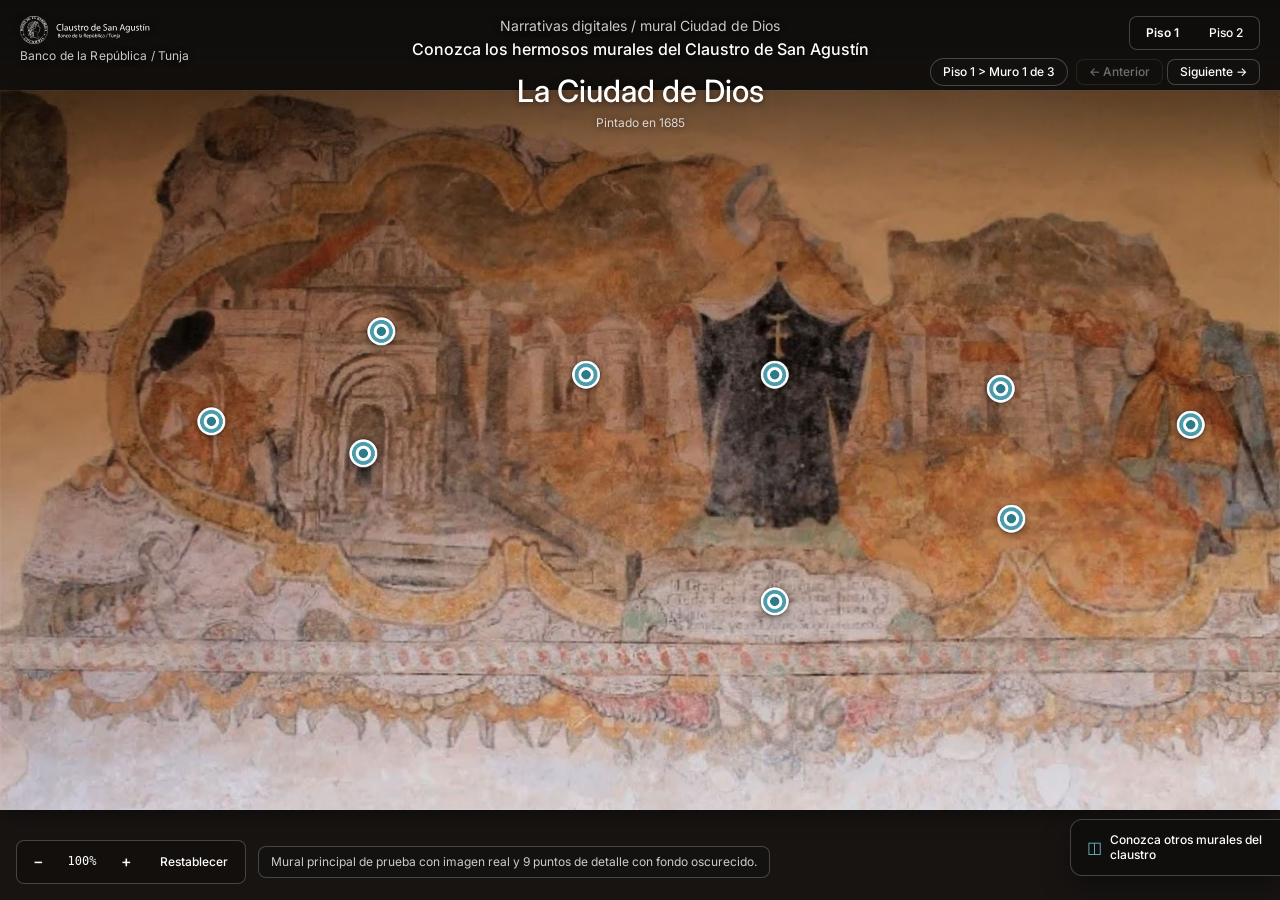
==== murales/index.html @ d3038dea "Prototipos Claustro de San Agustín: murales, capas históricas y escalera Primera versión publicada e" ====
<!DOCTYPE html>
<html lang="es">
<head>
  <meta charset="UTF-8" />
  <meta name="viewport" content="width=device-width, initial-scale=1.0" />
  <link rel="preconnect" href="https://fonts.googleapis.com"><link href="https://fonts.googleapis.com/css2?family=Fraunces:opsz,wght@9..144,500;9..144,600&family=Inter:wght@400;500;600&display=swap" rel="stylesheet">
  <title>Claustro de San Agustín — Visor Interactivo de Murales</title>
  <link rel="stylesheet" href="./css/variables.css" />
  <link rel="stylesheet" href="./css/base.css" />
  <link rel="stylesheet" href="./css/navigation.css" />
  <link rel="stylesheet" href="./css/viewer.css" />
</head>
<body>
  <div class="app-shell" id="app-shell">
    <!-- Lienzo principal a pantalla completa -->
    <main class="viewer-shell" id="viewer-shell">
      <section
        class="viewer-viewport"
        id="viewer-viewport"
        tabindex="0"
        aria-label="Visor interactivo del mural"
      >
        <!-- Escenario transformable (pan + zoom) -->
        <div class="viewer-stage" id="viewer-stage">
          <div class="mural-canvas" id="mural-canvas">
            <div class="mural-fragments" id="mural-fragments">
              <!-- Fragmentos unidos sin espacios -->
            </div>

            <!-- Capa de oscurecimiento / detalle spotlight (Fase 3) -->
            <div class="mural-spotlight" id="mural-spotlight" aria-hidden="true"></div>

            <!-- Capa de puntos interactivos en porcentajes (Fase 3) -->
            <div
              class="mural-hotspots"
              id="mural-hotspots"
              aria-label="Puntos de interés del mural"
            ></div>
          </div>
        </div>
      </section>

      <!-- Gradiente superior sutil para legibilidad de la cabecera sobre el mural -->
      <div class="viewer-top-scrim" aria-hidden="true"></div>

      <!-- Cabecera flotante inspirada en la captura de referencia -->
      <header class="app-header" aria-label="Información y navegación del claustro">
        <!-- Identidad institucional (arriba izquierda) -->
        <div class="brand">
          <a href="../index.html" title="Volver al listado de prototipos">
            <img
              src="./assets/img/logo-claustro.svg"
              alt="Claustro de San Agustín"
              class="brand__logo"
              width="156"
              height="34"
            />
          </a>
          <span class="brand__institution">Banco de la República / Tunja</span>
        </div>

        <!-- Títulos editoriales centrados (arriba centro) -->
        <div class="mural-heading">
          <p class="mural-heading__eyebrow" id="mural-eyebrow">
            Narrativas digitales / mural
          </p>
          <p class="mural-heading__subtitle">
            Conozca los hermosos murales del Claustro de San Agustín
          </p>
          <h1 class="mural-heading__title" id="mural-title">Cargando mural…</h1>
          <p class="mural-heading__date" id="mural-date" hidden></p>
        </div>

        <!-- Controles compactos de piso y recorrido (arriba derecha) -->
        <div class="header-controls">
          <div
            class="floor-switcher"
            id="floor-switcher"
            role="group"
            aria-label="Seleccionar piso"
          >
            <!-- Botones Piso 1 / Piso 2 -->
          </div>

          <div class="quick-nav-bar">
            <span class="location-indicator" id="location-indicator" aria-live="polite">
              Piso 1 &gt; Muro 1 de 3
            </span>
            <nav class="quick-nav" aria-label="Navegación secuencial de muros">
              <button
                type="button"
                class="btn btn--glass btn--sm"
                id="btn-prev-mural"
                aria-label="Muro anterior"
                title="Muro anterior"
              >
                ← Anterior
              </button>
              <button
                type="button"
                class="btn btn--glass btn--sm"
                id="btn-next-mural"
                aria-label="Muro siguiente"
                title="Muro siguiente"
              >
                Siguiente →
              </button>
            </nav>
          </div>
        </div>
      </header>

      <!-- Insignia de modo desarrollo (tecla D o ?dev=1) -->
      <div class="dev-badge" id="dev-badge" hidden role="status" aria-live="polite">
        Modo Dev · Haz clic en el mural para registrar coordenadas (x%, y%) en consola
      </div>

      <!-- Controles de zoom y ayuda de teclado (abajo izquierda) -->
      <div class="viewer-hud-bottom">
        <div
          class="viewer-controls"
          id="viewer-controls"
          role="toolbar"
          aria-label="Controles de visualización"
        >
          <button
            type="button"
            class="btn btn--glass btn--icon"
            id="btn-zoom-out"
            aria-label="Alejar"
            title="Alejar (−)"
          >
            −
          </button>
          <span class="viewer-controls__zoom-readout" id="zoom-readout" aria-live="polite">
            100%
          </span>
          <button
            type="button"
            class="btn btn--glass btn--icon"
            id="btn-zoom-in"
            aria-label="Acercar"
            title="Acercar (+)"
          >
            +
          </button>
          <button
            type="button"
            class="btn btn--glass btn--sm"
            id="btn-zoom-reset"
            title="Restablecer vista (0)"
          >
            Restablecer
          </button>
        </div>

        <p class="viewer-hint" id="mural-summary"></p>
      </div>

      <!-- Pestaña lateral derecha para abrir el plano interactivo -->
      <button
        type="button"
        class="plan-edge-trigger"
        id="btn-toggle-plan"
        aria-expanded="false"
        aria-controls="plan-drawer"
      >
        <span class="plan-edge-trigger__icon" aria-hidden="true">◫</span>
        <span class="plan-edge-trigger__label">Conozca otros murales del claustro</span>
      </button>

      <!-- Fondo semitransparente al abrir el panel del plano -->
      <div class="plan-backdrop" id="plan-backdrop" hidden aria-hidden="true"></div>

      <!-- Panel desplegable lateral del plano esquemático interactivo -->
      <section
        class="plan-drawer"
        id="plan-drawer"
        aria-label="Conozca otros murales del claustro"
        hidden
      >
        <div class="plan-drawer__header">
          <div class="plan-drawer__titles">
            <h2 class="plan-drawer__title">Conozca otros murales del claustro</h2>
            <p class="plan-drawer__subtitle" id="plan-drawer-subtitle">
              Seleccione un punto sobre el plano para explorar cada muro.
            </p>
          </div>
          <button
            type="button"
            class="btn btn--surface btn--icon"
            id="btn-close-plan"
            aria-label="Cerrar panel de planos"
            title="Cerrar (Escape)"
          >
            ✕
          </button>
        </div>

        <!-- Alternador interno entre Piso 1 y Piso 2 sin cerrar el panel -->
        <div class="plan-drawer__floor-bar">
          <div
            class="plan-floor-toggle"
            id="plan-floor-toggle"
            role="group"
            aria-label="Alternar plano entre Piso 1 y Piso 2"
          >
            <button
              type="button"
              class="btn btn--surface btn--sm"
              id="btn-plan-prev-floor"
              aria-label="Ver plano del piso anterior"
              title="Piso anterior"
            >
              ←
            </button>
            <div class="plan-floor-toggle__pills" id="plan-floor-pills">
              <!-- Botones Piso 1 / Piso 2 -->
            </div>
            <button
              type="button"
              class="btn btn--surface btn--sm"
              id="btn-plan-next-floor"
              aria-label="Ver plano del piso siguiente"
              title="Piso siguiente"
            >
              →
            </button>
          </div>
          <span class="plan-drawer__floor-desc" id="plan-floor-desc"></span>
        </div>

        <div class="plan-drawer__body">
          <div class="plan-stage" id="plan-stage">
            <!-- Plano real o SVG fallback + pines interactivos en (x%, y%) -->
          </div>

          <div class="plan-legend-wrap">
            <h3 class="plan-legend__heading" id="plan-legend-heading">Murales en este piso</h3>
            <ul class="plan-legend" id="plan-legend" aria-label="Lista de murales del piso">
              <!-- Lista sincronizada con los pines del plano -->
            </ul>
          </div>
        </div>
      </section>

      <!-- Panel informativo de hotspot / narrativa (Fase 3) -->
      <aside
        class="narrative-panel"
        id="narrative-panel"
        aria-label="Detalle del punto de interés"
        hidden
      >
        <div class="narrative-panel__header">
          <div>
            <p class="narrative-panel__eyebrow" id="narrative-subtitle"></p>
            <h2 class="narrative-panel__title" id="narrative-title"></h2>
          </div>
          <button
            type="button"
            class="btn btn--glass btn--icon"
            id="btn-close-narrative"
            aria-label="Cerrar detalle y volver a la vista general"
            title="Cerrar y volver a vista general (Escape)"
          >
            ✕
          </button>
        </div>
        <div class="narrative-panel__body" id="narrative-body"></div>
        <div class="narrative-panel__footer" id="narrative-footer">
          <span class="narrative-panel__counter" id="narrative-counter"></span>
          <div class="narrative-panel__nav">
            <button
              type="button"
              class="btn btn--glass btn--sm"
              id="btn-prev-hotspot"
              aria-label="Punto anterior"
            >
              ← Anterior
            </button>
            <button
              type="button"
              class="btn btn--glass btn--sm"
              id="btn-next-hotspot"
              aria-label="Siguiente punto"
            >
              Siguiente →
            </button>
          </div>
        </div>
      </aside>
    </main>
  </div>

  <script type="module" src="./js/app.js"></script>
</body>
</html>
---- murales/css/variables.css ----
/* ==========================================================================
   Variables de diseño — Visor inmersivo Claustro San Agustín
   Centraliza paleta, superficies translúcidas, tipografía, espaciado y capas
   para facilitar futuros ajustes visuales sin modificar la lógica.
   ========================================================================== */

:root {
  /* Superficies base del visor (oscuro neutro para realzar los murales) */
  --color-bg-viewport: #171412;
  --color-bg-canvas: #221e1b;
  --color-bg-glass: rgba(20, 18, 16, 0.72);
  --color-bg-glass-hover: rgba(20, 18, 16, 0.88);
  --color-bg-glass-strong: rgba(16, 14, 12, 0.86);

  /* Superficies claras neutras (panel desplegable del plano) */
  --color-surface-light: #ffffff;
  --color-surface-subtle: #f3f4f6;
  --color-surface-hover: #e5e7eb;

  /* Texto */
  --color-text-on-dark: #ffffff;
  --color-text-on-dark-muted: rgba(255, 255, 255, 0.78);
  --color-text-on-light: #182026;
  --color-text-on-light-muted: #52606d;

  /* Bordes */
  --color-border-glass: rgba(255, 255, 255, 0.22);
  --color-border-glass-strong: rgba(255, 255, 255, 0.45);
  --color-border-light: #d8dee4;
  --color-border-light-strong: #9aa5b1;
  --color-focus-ring: #67b8c6;

  /* Acento sobrio (inspirado en los marcadores concéntricos de la captura) */
  --color-accent: #2d7a89;
  --color-accent-strong: #2d7a89;
  --color-accent-soft: rgba(76, 155, 170, 0.18);

  /* Pines en el plano */
  --color-pin-bg: #182026;
  --color-pin-text: #ffffff;
  --color-pin-ring: #ffffff;
  --color-pin-active-bg: #4c9baa;

  /* Hotspots concéntricos y spotlight (Fase 3) */
  --color-hotspot-outer: #ffffff;
  --color-hotspot-ring: #4c9baa;
  --color-hotspot-core: #2d7a89;
  --color-spotlight-backdrop: rgba(10, 9, 8, 0.56);

  /* Modo desarrollo */
  --color-dev-bg: rgba(17, 24, 39, 0.92);
  --color-dev-border: #67b8c6;

  /* Gradiente superior sobre el mural */
  --gradient-top-scrim: linear-gradient(
    to bottom,
    rgba(12, 10, 8, 0.68) 0%,
    rgba(12, 10, 8, 0.34) 55%,
    rgba(12, 10, 8, 0) 100%
  );

  /* Tipografía */
  --font-sans: Inter, -apple-system, BlinkMacSystemFont, "Segoe UI", Roboto, Arial, sans-serif;
  --font-mono: ui-monospace, SFMono-Regular, Menlo, Monaco, Consolas, monospace;

  --text-xs: 0.75rem;
  --text-sm: 0.875rem;
  --text-base: 1rem;
  --text-lg: 1.25rem;
  --text-title: clamp(1.35rem, 2.4vw, 2rem);

  --line-height-tight: 1.2;
  --line-height-normal: 1.45;

  /* Espaciado */
  --space-1: 0.25rem;
  --space-2: 0.5rem;
  --space-3: 0.75rem;
  --space-4: 1rem;
  --space-5: 1.25rem;
  --space-6: 1.5rem;

  /* Radios */
  --radius-sm: 4px;
  --radius-md: 8px;
  --radius-lg: 12px;
  --radius-pill: 9999px;

  /* Sombras */
  --shadow-text: 0 1px 6px rgba(0, 0, 0, 0.55);
  --shadow-sm: 0 2px 8px rgba(0, 0, 0, 0.22);
  --shadow-md: 0 10px 28px rgba(0, 0, 0, 0.34);
  --shadow-drawer: -12px 0 36px rgba(0, 0, 0, 0.38);

  /* Transiciones */
  --transition-fast: 150ms ease;
  --transition-base: 260ms cubic-bezier(0.22, 1, 0.36, 1);
  --transition-slow: 460ms cubic-bezier(0.22, 1, 0.36, 1);

  /* Dimensiones */
  --drawer-width: min(560px, 94vw);
  --narrative-width: min(360px, 90vw);

  /* Capas z-index */
  --z-stage: 1;
  --z-spotlight: 10;
  --z-hotspots: 20;
  --z-scrim: 25;
  --z-hud: 35;
  --z-narrative: 45;
  --z-backdrop: 55;
  --z-drawer: 65;
}
---- murales/css/base.css ----
/* ==========================================================================
   Estilos base, reset y controles reutilizables
   ========================================================================== */

*,
*::before,
*::after {
  box-sizing: border-box;
}

html,
body {
  margin: 0;
  padding: 0;
  width: 100%;
  height: 100%;
  overflow: hidden;
  font-family: var(--font-sans);
  font-size: 16px;
  line-height: var(--line-height-normal);
  color: var(--color-text-on-dark);
  background-color: var(--color-bg-viewport);
  -webkit-font-smoothing: antialiased;
}

img,
svg {
  display: block;
  max-width: 100%;
}

button {
  font: inherit;
  color: inherit;
}

:focus-visible {
  outline: 2px solid var(--color-focus-ring);
  outline-offset: 2px;
}

[hidden] {
  display: none !important;
}

.app-shell {
  width: 100vw;
  height: 100vh;
  position: relative;
  overflow: hidden;
}

/* --------------------------------------------------------------------------
   Botones reutilizables (oscuros translúcidos sobre visor y claros en panel)
   -------------------------------------------------------------------------- */

.btn {
  display: inline-flex;
  align-items: center;
  justify-content: center;
  gap: var(--space-2);
  padding: var(--space-2) var(--space-3);
  border: 1px solid transparent;
  border-radius: var(--radius-md);
  font-size: var(--text-sm);
  font-weight: 500;
  line-height: 1.2;
  cursor: pointer;
  white-space: nowrap;
  transition:
    background-color var(--transition-fast),
    border-color var(--transition-fast),
    color var(--transition-fast),
    transform var(--transition-fast);
}

.btn:disabled {
  opacity: 0.4;
  cursor: not-allowed;
}

/* Botón translúcido oscuro (HUD sobre el mural) */
.btn--glass {
  background-color: var(--color-bg-glass);
  border-color: var(--color-border-glass);
  color: var(--color-text-on-dark);
  backdrop-filter: blur(8px);
  -webkit-backdrop-filter: blur(8px);
}

.btn--glass:hover:not(:disabled) {
  background-color: var(--color-bg-glass-hover);
  border-color: var(--color-border-glass-strong);
}

.btn--glass[aria-pressed="true"] {
  background-color: var(--color-accent);
  border-color: var(--color-accent);
  color: var(--color-text-on-dark);
  font-weight: 600;
}

/* Botón sobre superficie clara (dentro del panel desplegable del plano) */
.btn--surface {
  background-color: var(--color-surface-light);
  border-color: var(--color-border-light);
  color: var(--color-text-on-light);
}

.btn--surface:hover:not(:disabled) {
  background-color: var(--color-surface-subtle);
  border-color: var(--color-border-light-strong);
}

.btn--surface[aria-pressed="true"] {
  background-color: var(--color-text-on-light);
  border-color: var(--color-text-on-light);
  color: var(--color-surface-light);
  font-weight: 600;
}

.btn--sm {
  padding: 5px var(--space-3);
  font-size: var(--text-xs);
}

.btn--icon {
  min-width: 34px;
  height: 34px;
  padding: 0 var(--space-2);
  font-size: var(--text-base);
}
---- murales/css/navigation.css ----
/* ==========================================================================
   Navegación sobre el mural, pestaña lateral y panel desplegable de planos
   ========================================================================== */

/* Gradiente superior discreto para legibilidad del texto blanco sobre el mural */
.viewer-top-scrim {
  position: absolute;
  top: 0;
  left: 0;
  right: 0;
  height: 190px;
  background: var(--gradient-top-scrim);
  pointer-events: none;
  z-index: var(--z-scrim);
}

/* --------------------------------------------------------------------------
   Cabecera flotante (3 columnas: marca | títulos centrados | controles)
   -------------------------------------------------------------------------- */

.app-header {
  position: absolute;
  top: 0;
  left: 0;
  right: 0;
  z-index: var(--z-hud);
  padding: var(--space-4) var(--space-5);
  display: grid;
  grid-template-columns: 1fr auto 1fr;
  align-items: start;
  gap: var(--space-4);
  pointer-events: none;
}

.app-header > * {
  pointer-events: auto;
}

/* Marca institucional (arriba izquierda) */
.brand {
  display: flex;
  flex-direction: column;
  align-items: flex-start;
  gap: 3px;
  text-shadow: var(--shadow-text);
}

.brand__logo {
  height: 28px;
  width: auto;
  filter: drop-shadow(0 1px 4px rgba(0, 0, 0, 0.45));
}

.brand__institution {
  font-size: var(--text-xs);
  color: var(--color-text-on-dark-muted);
  letter-spacing: 0.01em;
}

/* Títulos editoriales centrados (arriba centro, fiel a la captura) */
.mural-heading {
  text-align: center;
  max-width: 620px;
  text-shadow: var(--shadow-text);
}

.mural-heading__eyebrow {
  margin: 0;
  font-size: var(--text-sm);
  font-weight: 400;
  color: var(--color-text-on-dark-muted);
}

.mural-heading__subtitle {
  margin: 2px 0 0;
  font-size: var(--text-base);
  font-weight: 500;
  color: var(--color-text-on-dark);
}

.mural-heading__title {
  margin: var(--space-3) 0 0;
  font-size: var(--text-title);
  font-weight: 500;
  line-height: var(--line-height-tight);
  color: var(--color-text-on-dark);
}

.mural-heading__date {
  margin: 4px 0 0;
  font-size: var(--text-xs);
  color: var(--color-text-on-dark-muted);
}

/* Controles compactos de piso y muros (arriba derecha) */
.header-controls {
  display: flex;
  flex-direction: column;
  align-items: flex-end;
  gap: var(--space-2);
}

.floor-switcher {
  display: inline-flex;
  gap: 4px;
  padding: 3px;
  border-radius: var(--radius-md);
  background-color: rgba(16, 14, 12, 0.52);
  border: 1px solid var(--color-border-glass);
  backdrop-filter: blur(8px);
  -webkit-backdrop-filter: blur(8px);
}

.floor-switcher .btn {
  border-color: transparent;
  background-color: transparent;
  backdrop-filter: none;
}

.floor-switcher .btn:hover:not(:disabled):not([aria-pressed="true"]) {
  background-color: rgba(255, 255, 255, 0.12);
}

.quick-nav-bar {
  display: flex;
  align-items: center;
  gap: var(--space-2);
  flex-wrap: wrap;
  justify-content: flex-end;
}

.location-indicator {
  padding: 4px var(--space-3);
  border-radius: var(--radius-pill);
  background-color: var(--color-bg-glass);
  border: 1px solid var(--color-border-glass);
  font-size: var(--text-xs);
  font-weight: 500;
  color: var(--color-text-on-dark);
  backdrop-filter: blur(8px);
  -webkit-backdrop-filter: blur(8px);
}

.quick-nav {
  display: inline-flex;
  gap: 4px;
}

/* --------------------------------------------------------------------------
   Pestaña lateral derecha ("Conozca otros murales del claustro")
   -------------------------------------------------------------------------- */

.plan-edge-trigger {
  position: absolute;
  right: 0;
  bottom: var(--space-6);
  z-index: var(--z-hud);
  display: inline-flex;
  align-items: center;
  gap: var(--space-2);
  max-width: 210px;
  padding: var(--space-3) var(--space-4);
  border: 1px solid var(--color-border-glass);
  border-right: none;
  border-radius: var(--radius-lg) 0 0 var(--radius-lg);
  background-color: var(--color-bg-glass-strong);
  color: var(--color-text-on-dark);
  font-size: var(--text-xs);
  font-weight: 500;
  line-height: 1.3;
  text-align: left;
  cursor: pointer;
  box-shadow: var(--shadow-md);
  backdrop-filter: blur(10px);
  -webkit-backdrop-filter: blur(10px);
  transition:
    background-color var(--transition-fast),
    padding-right var(--transition-fast),
    border-color var(--transition-fast);
}

.plan-edge-trigger:hover {
  background-color: var(--color-bg-glass-hover);
  border-color: var(--color-border-glass-strong);
  padding-right: var(--space-5);
}

.plan-edge-trigger__icon {
  font-size: var(--text-base);
  color: var(--color-focus-ring);
  flex-shrink: 0;
}

/* --------------------------------------------------------------------------
   Panel desplegable del plano interactivo
   -------------------------------------------------------------------------- */

.plan-backdrop {
  position: absolute;
  inset: 0;
  z-index: var(--z-backdrop);
  background-color: rgba(10, 9, 8, 0.54);
  backdrop-filter: blur(2px);
  -webkit-backdrop-filter: blur(2px);
}

.plan-drawer {
  position: absolute;
  top: 0;
  right: 0;
  bottom: 0;
  width: var(--drawer-width);
  z-index: var(--z-drawer);
  display: flex;
  flex-direction: column;
  background-color: var(--color-surface-light);
  color: var(--color-text-on-light);
  border-left: 1px solid var(--color-border-light);
  box-shadow: var(--shadow-drawer);
}

.plan-drawer__header {
  padding: var(--space-4) var(--space-5);
  border-bottom: 1px solid var(--color-border-light);
  display: flex;
  align-items: flex-start;
  justify-content: space-between;
  gap: var(--space-3);
}

.plan-drawer__title {
  margin: 0;
  font-size: var(--text-base);
  font-weight: 600;
  color: var(--color-text-on-light);
}

.plan-drawer__subtitle {
  margin: 2px 0 0;
  font-size: var(--text-xs);
  color: var(--color-text-on-light-muted);
}

/* Barra interna de alternancia entre Piso 1 y Piso 2 */
.plan-drawer__floor-bar {
  padding: var(--space-3) var(--space-5);
  background-color: var(--color-surface-subtle);
  border-bottom: 1px solid var(--color-border-light);
  display: flex;
  align-items: center;
  justify-content: space-between;
  gap: var(--space-3);
  flex-wrap: wrap;
}

.plan-floor-toggle {
  display: inline-flex;
  align-items: center;
  gap: var(--space-1);
}

.plan-floor-toggle__pills {
  display: inline-flex;
  gap: var(--space-1);
}

.plan-drawer__floor-desc {
  font-size: var(--text-xs);
  color: var(--color-text-on-light-muted);
}

.plan-drawer__body {
  flex: 1;
  overflow-y: auto;
  padding: var(--space-4) var(--space-5) var(--space-6);
  display: flex;
  flex-direction: column;
  gap: var(--space-5);
}

/* Escenario del plano + pines posicionados en porcentajes */
.plan-stage {
  position: relative;
  width: 100%;
  background-color: var(--color-surface-subtle);
  border: 1px solid var(--color-border-light);
  border-radius: var(--radius-md);
  overflow: hidden;
}

.plan-stage__image {
  width: 100%;
  height: auto;
  display: block;
  user-select: none;
  -webkit-user-drag: none;
}

.plan-pin {
  position: absolute;
  transform: translate(-50%, -50%);
  min-width: 28px;
  height: 28px;
  padding: 0 7px;
  border-radius: var(--radius-pill);
  border: 2px solid var(--color-pin-ring);
  background-color: var(--color-pin-bg);
  color: var(--color-pin-text);
  font-size: var(--text-xs);
  font-weight: 700;
  display: inline-flex;
  align-items: center;
  justify-content: center;
  cursor: pointer;
  box-shadow: 0 2px 8px rgba(0, 0, 0, 0.32);
  transition:
    transform var(--transition-fast),
    background-color var(--transition-fast),
    box-shadow var(--transition-fast);
}

.plan-pin:hover,
.plan-pin.is-highlighted {
  transform: translate(-50%, -50%) scale(1.16);
  background-color: var(--color-accent-strong);
  z-index: 3;
}

.plan-pin[aria-current="true"] {
  background-color: var(--color-pin-active-bg);
  box-shadow:
    0 0 0 4px var(--color-accent-soft),
    0 3px 10px rgba(0, 0, 0, 0.35);
  z-index: 4;
}

.plan-pin__tooltip {
  position: absolute;
  left: 50%;
  bottom: calc(100% + 8px);
  transform: translateX(-50%);
  padding: 4px 8px;
  border-radius: var(--radius-sm);
  background-color: var(--color-text-on-light);
  color: var(--color-surface-light);
  font-size: 0.7rem;
  font-weight: 500;
  white-space: nowrap;
  pointer-events: none;
  opacity: 0;
  transition: opacity var(--transition-fast);
}

.plan-pin:hover .plan-pin__tooltip,
.plan-pin:focus-visible .plan-pin__tooltip,
.plan-pin[aria-current="true"] .plan-pin__tooltip {
  opacity: 1;
}

/* Lista complementaria de murales del piso */
.plan-legend__heading {
  margin: 0 0 var(--space-2);
  font-size: var(--text-xs);
  font-weight: 600;
  text-transform: uppercase;
  letter-spacing: 0.05em;
  color: var(--color-text-on-light-muted);
}

.plan-legend {
  list-style: none;
  margin: 0;
  padding: 0;
  display: flex;
  flex-direction: column;
  gap: var(--space-2);
}

.plan-legend__btn {
  width: 100%;
  padding: var(--space-3);
  border: 1px solid var(--color-border-light);
  border-radius: var(--radius-md);
  background-color: var(--color-surface-light);
  color: var(--color-text-on-light);
  display: flex;
  align-items: center;
  justify-content: space-between;
  gap: var(--space-3);
  text-align: left;
  cursor: pointer;
  transition:
    background-color var(--transition-fast),
    border-color var(--transition-fast);
}

.plan-legend__btn:hover {
  background-color: var(--color-surface-subtle);
  border-color: var(--color-border-light-strong);
}

.plan-legend__btn[aria-current="true"] {
  border-color: var(--color-accent);
  background-color: var(--color-accent-soft);
}

.plan-legend__main {
  display: flex;
  align-items: center;
  gap: var(--space-3);
}

.plan-legend__index {
  width: 24px;
  height: 24px;
  border-radius: var(--radius-pill);
  background-color: var(--color-text-on-light);
  color: var(--color-surface-light);
  font-size: var(--text-xs);
  font-weight: 700;
  display: inline-flex;
  align-items: center;
  justify-content: center;
  flex-shrink: 0;
}

.plan-legend__btn[aria-current="true"] .plan-legend__index {
  background-color: var(--color-accent-strong);
}

.plan-legend__title {
  display: block;
  font-size: var(--text-sm);
  font-weight: 600;
}

.plan-legend__meta {
  display: block;
  font-size: var(--text-xs);
  color: var(--color-text-on-light-muted);
}

.plan-legend__badge {
  font-family: var(--font-mono);
  font-size: 0.7rem;
  padding: 2px 6px;
  border-radius: var(--radius-sm);
  background-color: var(--color-surface-subtle);
  color: var(--color-text-on-light-muted);
  border: 1px solid var(--color-border-light);
  flex-shrink: 0;
}

/* --------------------------------------------------------------------------
   Responsivo
   -------------------------------------------------------------------------- */

@media (max-width: 980px) {
  .app-header {
    grid-template-columns: 1fr;
    justify-items: center;
    padding: var(--space-3) var(--space-4);
    gap: var(--space-2);
  }

  .brand {
    align-items: center;
  }

  .header-controls {
    align-items: center;
  }

  .mural-heading__subtitle {
    display: none;
  }

  .mural-heading__title {
    margin-top: var(--space-1);
  }
}

@media (max-width: 600px) {
  .plan-edge-trigger {
    bottom: var(--space-3);
    padding: var(--space-2) var(--space-3);
    max-width: 175px;
  }
}
---- murales/css/viewer.css ----
/* ==========================================================================
   Visor continuo de fragmentos (Pan, Zoom, Teclado) y capas de Fase 3
   ========================================================================== */

.viewer-shell {
  position: relative;
  width: 100%;
  height: 100%;
  background-color: var(--color-bg-viewport);
  overflow: hidden;
}

.viewer-viewport {
  position: relative;
  width: 100%;
  height: 100%;
  overflow: hidden;
  cursor: grab;
  touch-action: none;
  user-select: none;
}

.viewer-viewport:focus {
  outline: none;
}

.viewer-viewport.is-dragging {
  cursor: grabbing;
}

.viewer-viewport.is-dev-mode {
  cursor: crosshair;
}

.viewer-stage {
  position: absolute;
  top: 0;
  left: 0;
  transform-origin: 0 0;
  will-change: transform;
  z-index: var(--z-stage);
}

.viewer-stage.is-animating {
  transition: transform var(--transition-slow);
}

/* Lienzo ensamblado del mural */
.mural-canvas {
  position: relative;
  display: block;
  background-color: var(--color-bg-canvas);
  box-shadow: var(--shadow-md);
}

/* Ensamblaje continuo sin espacios (tira horizontal o cuadrícula) */
.mural-fragments {
  display: grid;
  gap: 0;
  line-height: 0;
  font-size: 0;
}

.mural-fragment {
  width: 100%;
  height: 100%;
  display: block;
  object-fit: fill;
  user-select: none;
  -webkit-user-drag: none;
  pointer-events: none;
}

/* Capas interactivas sobre el mural completo (Fase 3) */
.mural-spotlight {
  position: absolute;
  inset: 0;
  z-index: var(--z-spotlight);
  pointer-events: none;
  opacity: 0;
  transition: opacity var(--transition-base);
}

.mural-spotlight.is-active {
  opacity: 1;
}

.mural-spotlight.is-radial {
  background: radial-gradient(
    circle at var(--spot-x, 50%) var(--spot-y, 50%),
    rgba(0, 0, 0, 0) 6%,
    rgba(10, 9, 8, 0.56) 22%,
    rgba(10, 9, 8, 0.72) 100%
  );
}

.mural-spotlight__detail {
  position: absolute;
  inset: 0;
  width: 100%;
  height: 100%;
  object-fit: fill;
  display: block;
  pointer-events: none;
  user-select: none;
}

.mural-hotspots {
  position: absolute;
  inset: 0;
  z-index: var(--z-hotspots);
  pointer-events: none;
}

/* Marcador circular concéntrico (fiel a la captura de referencia) */
.hotspot-marker {
  position: absolute;
  width: 28px;
  height: 28px;
  padding: 0;
  border: none;
  border-radius: var(--radius-pill);
  background: transparent;
  cursor: pointer;
  pointer-events: auto;
  transform: translate(-50%, -50%) scale(var(--inv-scale, 1));
  transform-origin: center center;
  transition:
    opacity var(--transition-fast),
    filter var(--transition-fast);
}

.hotspot-marker__rings {
  position: relative;
  display: block;
  width: 100%;
  height: 100%;
  border-radius: var(--radius-pill);
  border: 2px solid var(--color-hotspot-outer);
  background: radial-gradient(
    circle,
    var(--color-hotspot-core) 0%,
    var(--color-hotspot-core) 26%,
    var(--color-hotspot-outer) 28%,
    var(--color-hotspot-outer) 44%,
    var(--color-hotspot-ring) 46%,
    var(--color-hotspot-ring) 66%,
    var(--color-hotspot-outer) 68%,
    rgba(255, 255, 255, 0.25) 100%
  );
  box-shadow:
    0 2px 8px rgba(0, 0, 0, 0.45),
    0 0 0 1px rgba(0, 0, 0, 0.2);
  transition:
    transform var(--transition-fast),
    box-shadow var(--transition-fast);
}

.hotspot-marker:hover .hotspot-marker__rings,
.hotspot-marker:focus-visible .hotspot-marker__rings {
  transform: scale(1.22);
  box-shadow:
    0 3px 12px rgba(0, 0, 0, 0.55),
    0 0 0 4px rgba(103, 184, 198, 0.35);
}

.hotspot-marker.is-active {
  z-index: 5;
}

.hotspot-marker.is-active .hotspot-marker__rings {
  transform: scale(1.28);
  box-shadow:
    0 0 0 5px rgba(103, 184, 198, 0.45),
    0 3px 14px rgba(0, 0, 0, 0.6);
}

/* Atenuar discretamente los hotspots inactivos cuando uno está seleccionado */
.mural-hotspots.has-active .hotspot-marker:not(.is-active) {
  opacity: 0.48;
}

.mural-hotspots.has-active .hotspot-marker:not(.is-active):hover,
.mural-hotspots.has-active .hotspot-marker:not(.is-active):focus-visible {
  opacity: 1;
}

.hotspot-marker__tooltip {
  position: absolute;
  left: 50%;
  bottom: calc(100% + 9px);
  transform: translateX(-50%);
  padding: 4px 10px;
  border-radius: var(--radius-sm);
  background-color: var(--color-bg-glass-strong);
  border: 1px solid var(--color-border-glass);
  color: var(--color-text-on-dark);
  font-size: var(--text-xs);
  font-weight: 500;
  white-space: nowrap;
  pointer-events: none;
  opacity: 0;
  box-shadow: var(--shadow-sm);
  transition: opacity var(--transition-fast);
}

.hotspot-marker:hover .hotspot-marker__tooltip,
.hotspot-marker:focus-visible .hotspot-marker__tooltip,
.hotspot-marker.is-active .hotspot-marker__tooltip {
  opacity: 1;
}

/* --------------------------------------------------------------------------
   HUD inferior izquierdo: controles de zoom y resumen breve
   -------------------------------------------------------------------------- */

.viewer-hud-bottom {
  position: absolute;
  left: var(--space-4);
  bottom: var(--space-4);
  z-index: var(--z-hud);
  display: flex;
  align-items: center;
  gap: var(--space-3);
  max-width: calc(100vw - 240px);
  pointer-events: none;
}

.viewer-hud-bottom > * {
  pointer-events: auto;
}

.viewer-controls {
  display: inline-flex;
  align-items: center;
  gap: 4px;
  padding: 4px;
  border-radius: var(--radius-md);
  background-color: rgba(16, 14, 12, 0.56);
  border: 1px solid var(--color-border-glass);
  backdrop-filter: blur(8px);
  -webkit-backdrop-filter: blur(8px);
}

.viewer-controls .btn--glass {
  background-color: transparent;
  border-color: transparent;
  backdrop-filter: none;
}

.viewer-controls .btn--glass:hover:not(:disabled) {
  background-color: rgba(255, 255, 255, 0.14);
}

.viewer-controls__zoom-readout {
  min-width: 46px;
  text-align: center;
  font-family: var(--font-mono);
  font-size: var(--text-xs);
  color: var(--color-text-on-dark);
}

.viewer-hint {
  margin: 0;
  padding: 6px var(--space-3);
  border-radius: var(--radius-md);
  background-color: var(--color-bg-glass);
  border: 1px solid var(--color-border-glass);
  font-size: var(--text-xs);
  color: var(--color-text-on-dark-muted);
  backdrop-filter: blur(8px);
  -webkit-backdrop-filter: blur(8px);
  overflow: hidden;
  text-overflow: ellipsis;
  white-space: nowrap;
}

/* Insignia de modo desarrollo */
.dev-badge {
  position: absolute;
  left: var(--space-4);
  bottom: 62px;
  z-index: var(--z-hud);
  padding: 5px var(--space-3);
  border-radius: var(--radius-pill);
  background-color: var(--color-dev-bg);
  border: 1px solid var(--color-dev-border);
  color: var(--color-text-on-dark);
  font-family: var(--font-mono);
  font-size: var(--text-xs);
  box-shadow: var(--shadow-sm);
}

/* Panel narrativo flotante (estructura base lista para Fase 3) */
.narrative-panel {
  position: absolute;
  left: var(--space-5);
  bottom: 72px;
  width: var(--narrative-width);
  max-height: calc(100vh - 220px);
  overflow-y: auto;
  z-index: var(--z-narrative);
  padding: var(--space-4);
  border-radius: var(--radius-lg);
  background-color: var(--color-bg-glass-strong);
  border: 1px solid var(--color-border-glass);
  color: var(--color-text-on-dark);
  box-shadow: var(--shadow-md);
  backdrop-filter: blur(12px);
  -webkit-backdrop-filter: blur(12px);
}

.narrative-panel__header {
  display: flex;
  align-items: flex-start;
  justify-content: space-between;
  gap: var(--space-3);
  margin-bottom: var(--space-3);
}

.narrative-panel__eyebrow {
  margin: 0;
  font-size: var(--text-xs);
  color: var(--color-focus-ring);
}

.narrative-panel__title {
  margin: 2px 0 0;
  font-size: var(--text-base);
  font-weight: 600;
}

.narrative-panel__body {
  font-size: var(--text-sm);
  line-height: 1.55;
  color: var(--color-text-on-dark-muted);
}

.narrative-panel__footer {
  margin-top: var(--space-4);
  padding-top: var(--space-3);
  border-top: 1px solid var(--color-border-glass);
  display: flex;
  align-items: center;
  justify-content: space-between;
  gap: var(--space-2);
}

.narrative-panel__counter {
  font-family: var(--font-mono);
  font-size: var(--text-xs);
  color: var(--color-text-on-dark-muted);
}

.narrative-panel__nav {
  display: inline-flex;
  gap: 4px;
}

@media (max-width: 820px) {
  .viewer-hint {
    display: none;
  }

  .viewer-hud-bottom {
    left: var(--space-3);
    bottom: var(--space-3);
  }
}
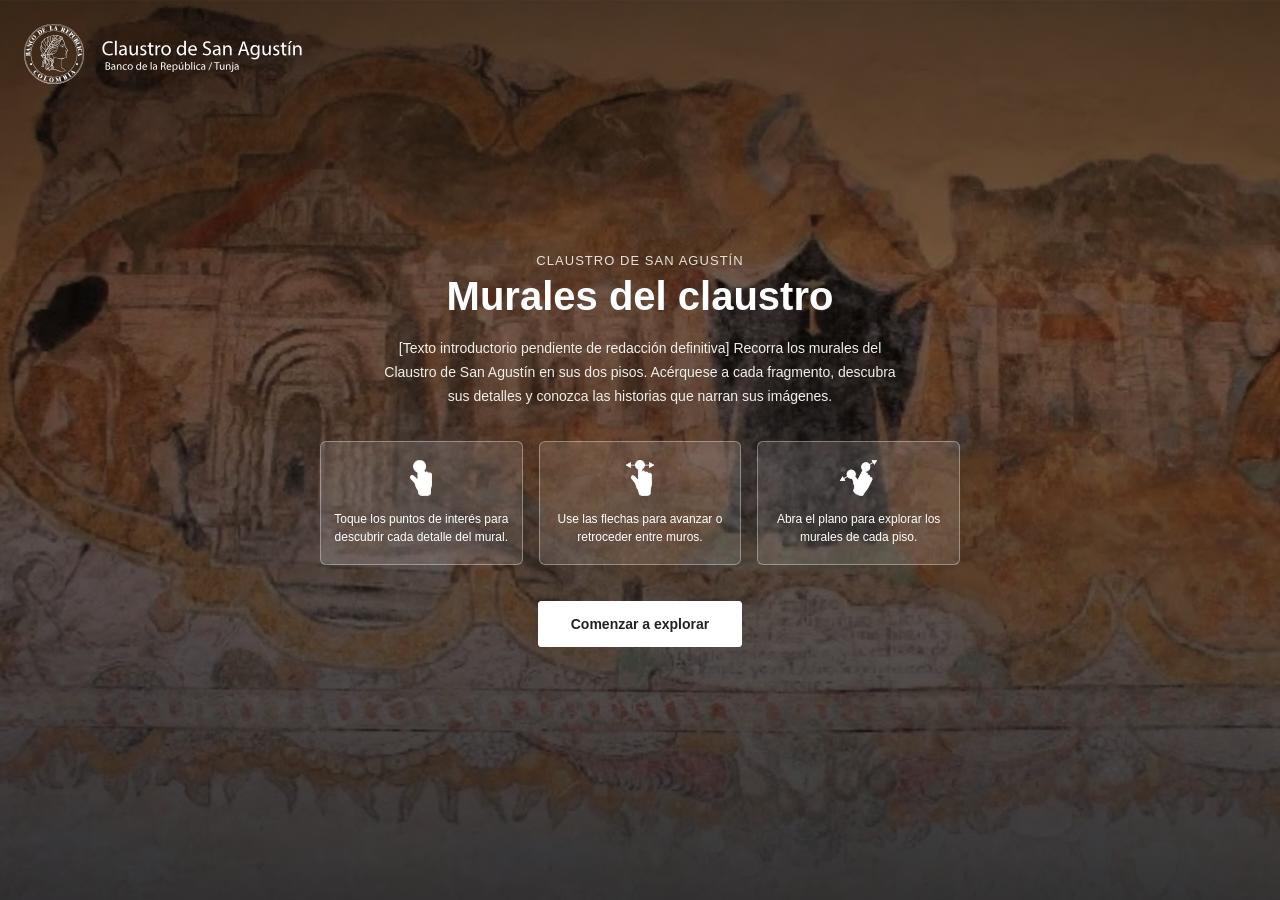
==== commit dacaa6ad: "Integrar aportes del zip de Juan: landing de murales y logos más grandes - Murales: nueva portada (i" ====
--- a/murales/index.html
+++ b/murales/index.html
@@ -4,294 +4,47 @@
   <meta charset="UTF-8" />
   <meta name="viewport" content="width=device-width, initial-scale=1.0" />
   <link rel="preconnect" href="https://fonts.googleapis.com"><link href="https://fonts.googleapis.com/css2?family=Fraunces:opsz,wght@9..144,500;9..144,600&family=Inter:wght@400;500;600&display=swap" rel="stylesheet">
-  <title>Claustro de San Agustín — Visor Interactivo de Murales</title>
-  <link rel="stylesheet" href="./css/variables.css" />
-  <link rel="stylesheet" href="./css/base.css" />
-  <link rel="stylesheet" href="./css/navigation.css" />
-  <link rel="stylesheet" href="./css/viewer.css" />
+  <title>Claustro de San Agustín — Murales del claustro (Prototipo)</title>
+  <link rel="stylesheet" href="./css/landing.css" />
 </head>
 <body>
-  <div class="app-shell" id="app-shell">
-    <!-- Lienzo principal a pantalla completa -->
-    <main class="viewer-shell" id="viewer-shell">
-      <section
-        class="viewer-viewport"
-        id="viewer-viewport"
-        tabindex="0"
-        aria-label="Visor interactivo del mural"
-      >
-        <!-- Escenario transformable (pan + zoom) -->
-        <div class="viewer-stage" id="viewer-stage">
-          <div class="mural-canvas" id="mural-canvas">
-            <div class="mural-fragments" id="mural-fragments">
-              <!-- Fragmentos unidos sin espacios -->
-            </div>
+  <div class="landing">
+    <!-- Fondo: mural completo del Claustro -->
+    <div class="landing__hero" aria-hidden="true"></div>
+    <div class="landing__scrim" aria-hidden="true"></div>
 
-            <!-- Capa de oscurecimiento / detalle spotlight (Fase 3) -->
-            <div class="mural-spotlight" id="mural-spotlight" aria-hidden="true"></div>
+    <!-- Identidad institucional -->
+    <a class="landing__logo-link" href="../index.html" title="Volver al listado de prototipos">
+      <img class="landing__logo" src="./assets/img/landing/logo.svg" alt="Banco de la República" />
+    </a>
 
-            <!-- Capa de puntos interactivos en porcentajes (Fase 3) -->
-            <div
-              class="mural-hotspots"
-              id="mural-hotspots"
-              aria-label="Puntos de interés del mural"
-            ></div>
-          </div>
-        </div>
-      </section>
+    <div class="landing__content">
+      <p class="landing__eyebrow">Claustro de San Agustín</p>
+      <h1 class="landing__title">Murales del claustro</h1>
+      <p class="landing__text">
+        [Texto introductorio pendiente de redacción definitiva] Recorra los murales
+        del Claustro de San Agustín en sus dos pisos. Acérquese a cada fragmento,
+        descubra sus detalles y conozca las historias que narran sus imágenes.
+      </p>
 
-      <!-- Gradiente superior sutil para legibilidad de la cabecera sobre el mural -->
-      <div class="viewer-top-scrim" aria-hidden="true"></div>
+      <!-- Instrucciones de uso -->
+      <ul class="landing__instructions">
+        <li class="instruction">
+          <img class="instruction__icon" src="./assets/img/landing/icon-tap.svg" alt="" />
+          <p class="instruction__text">Toque los puntos de interés para descubrir cada detalle del mural.</p>
+        </li>
+        <li class="instruction">
+          <img class="instruction__icon" src="./assets/img/landing/icon-swipe.svg" alt="" />
+          <p class="instruction__text">Use las flechas para avanzar o retroceder entre muros.</p>
+        </li>
+        <li class="instruction">
+          <img class="instruction__icon" src="./assets/img/landing/icon-explore.svg" alt="" />
+          <p class="instruction__text">Abra el plano para explorar los murales de cada piso.</p>
+        </li>
+      </ul>
 
-      <!-- Cabecera flotante inspirada en la captura de referencia -->
-      <header class="app-header" aria-label="Información y navegación del claustro">
-        <!-- Identidad institucional (arriba izquierda) -->
-        <div class="brand">
-          <a href="../index.html" title="Volver al listado de prototipos">
-            <img
-              src="./assets/img/logo-claustro.svg"
-              alt="Claustro de San Agustín"
-              class="brand__logo"
-              width="156"
-              height="34"
-            />
-          </a>
-          <span class="brand__institution">Banco de la República / Tunja</span>
-        </div>
-
-        <!-- Títulos editoriales centrados (arriba centro) -->
-        <div class="mural-heading">
-          <p class="mural-heading__eyebrow" id="mural-eyebrow">
-            Narrativas digitales / mural
-          </p>
-          <p class="mural-heading__subtitle">
-            Conozca los hermosos murales del Claustro de San Agustín
-          </p>
-          <h1 class="mural-heading__title" id="mural-title">Cargando mural…</h1>
-          <p class="mural-heading__date" id="mural-date" hidden></p>
-        </div>
-
-        <!-- Controles compactos de piso y recorrido (arriba derecha) -->
-        <div class="header-controls">
-          <div
-            class="floor-switcher"
-            id="floor-switcher"
-            role="group"
-            aria-label="Seleccionar piso"
-          >
-            <!-- Botones Piso 1 / Piso 2 -->
-          </div>
-
-          <div class="quick-nav-bar">
-            <span class="location-indicator" id="location-indicator" aria-live="polite">
-              Piso 1 &gt; Muro 1 de 3
-            </span>
-            <nav class="quick-nav" aria-label="Navegación secuencial de muros">
-              <button
-                type="button"
-                class="btn btn--glass btn--sm"
-                id="btn-prev-mural"
-                aria-label="Muro anterior"
-                title="Muro anterior"
-              >
-                ← Anterior
-              </button>
-              <button
-                type="button"
-                class="btn btn--glass btn--sm"
-                id="btn-next-mural"
-                aria-label="Muro siguiente"
-                title="Muro siguiente"
-              >
-                Siguiente →
-              </button>
-            </nav>
-          </div>
-        </div>
-      </header>
-
-      <!-- Insignia de modo desarrollo (tecla D o ?dev=1) -->
-      <div class="dev-badge" id="dev-badge" hidden role="status" aria-live="polite">
-        Modo Dev · Haz clic en el mural para registrar coordenadas (x%, y%) en consola
-      </div>
-
-      <!-- Controles de zoom y ayuda de teclado (abajo izquierda) -->
-      <div class="viewer-hud-bottom">
-        <div
-          class="viewer-controls"
-          id="viewer-controls"
-          role="toolbar"
-          aria-label="Controles de visualización"
-        >
-          <button
-            type="button"
-            class="btn btn--glass btn--icon"
-            id="btn-zoom-out"
-            aria-label="Alejar"
-            title="Alejar (−)"
-          >
-            −
-          </button>
-          <span class="viewer-controls__zoom-readout" id="zoom-readout" aria-live="polite">
-            100%
-          </span>
-          <button
-            type="button"
-            class="btn btn--glass btn--icon"
-            id="btn-zoom-in"
-            aria-label="Acercar"
-            title="Acercar (+)"
-          >
-            +
-          </button>
-          <button
-            type="button"
-            class="btn btn--glass btn--sm"
-            id="btn-zoom-reset"
-            title="Restablecer vista (0)"
-          >
-            Restablecer
-          </button>
-        </div>
-
-        <p class="viewer-hint" id="mural-summary"></p>
-      </div>
-
-      <!-- Pestaña lateral derecha para abrir el plano interactivo -->
-      <button
-        type="button"
-        class="plan-edge-trigger"
-        id="btn-toggle-plan"
-        aria-expanded="false"
-        aria-controls="plan-drawer"
-      >
-        <span class="plan-edge-trigger__icon" aria-hidden="true">◫</span>
-        <span class="plan-edge-trigger__label">Conozca otros murales del claustro</span>
-      </button>
-
-      <!-- Fondo semitransparente al abrir el panel del plano -->
-      <div class="plan-backdrop" id="plan-backdrop" hidden aria-hidden="true"></div>
-
-      <!-- Panel desplegable lateral del plano esquemático interactivo -->
-      <section
-        class="plan-drawer"
-        id="plan-drawer"
-        aria-label="Conozca otros murales del claustro"
-        hidden
-      >
-        <div class="plan-drawer__header">
-          <div class="plan-drawer__titles">
-            <h2 class="plan-drawer__title">Conozca otros murales del claustro</h2>
-            <p class="plan-drawer__subtitle" id="plan-drawer-subtitle">
-              Seleccione un punto sobre el plano para explorar cada muro.
-            </p>
-          </div>
-          <button
-            type="button"
-            class="btn btn--surface btn--icon"
-            id="btn-close-plan"
-            aria-label="Cerrar panel de planos"
-            title="Cerrar (Escape)"
-          >
-            ✕
-          </button>
-        </div>
-
-        <!-- Alternador interno entre Piso 1 y Piso 2 sin cerrar el panel -->
-        <div class="plan-drawer__floor-bar">
-          <div
-            class="plan-floor-toggle"
-            id="plan-floor-toggle"
-            role="group"
-            aria-label="Alternar plano entre Piso 1 y Piso 2"
-          >
-            <button
-              type="button"
-              class="btn btn--surface btn--sm"
-              id="btn-plan-prev-floor"
-              aria-label="Ver plano del piso anterior"
-              title="Piso anterior"
-            >
-              ←
-            </button>
-            <div class="plan-floor-toggle__pills" id="plan-floor-pills">
-              <!-- Botones Piso 1 / Piso 2 -->
-            </div>
-            <button
-              type="button"
-              class="btn btn--surface btn--sm"
-              id="btn-plan-next-floor"
-              aria-label="Ver plano del piso siguiente"
-              title="Piso siguiente"
-            >
-              →
-            </button>
-          </div>
-          <span class="plan-drawer__floor-desc" id="plan-floor-desc"></span>
-        </div>
-
-        <div class="plan-drawer__body">
-          <div class="plan-stage" id="plan-stage">
-            <!-- Plano real o SVG fallback + pines interactivos en (x%, y%) -->
-          </div>
-
-          <div class="plan-legend-wrap">
-            <h3 class="plan-legend__heading" id="plan-legend-heading">Murales en este piso</h3>
-            <ul class="plan-legend" id="plan-legend" aria-label="Lista de murales del piso">
-              <!-- Lista sincronizada con los pines del plano -->
-            </ul>
-          </div>
-        </div>
-      </section>
-
-      <!-- Panel informativo de hotspot / narrativa (Fase 3) -->
-      <aside
-        class="narrative-panel"
-        id="narrative-panel"
-        aria-label="Detalle del punto de interés"
-        hidden
-      >
-        <div class="narrative-panel__header">
-          <div>
-            <p class="narrative-panel__eyebrow" id="narrative-subtitle"></p>
-            <h2 class="narrative-panel__title" id="narrative-title"></h2>
-          </div>
-          <button
-            type="button"
-            class="btn btn--glass btn--icon"
-            id="btn-close-narrative"
-            aria-label="Cerrar detalle y volver a la vista general"
-            title="Cerrar y volver a vista general (Escape)"
-          >
-            ✕
-          </button>
-        </div>
-        <div class="narrative-panel__body" id="narrative-body"></div>
-        <div class="narrative-panel__footer" id="narrative-footer">
-          <span class="narrative-panel__counter" id="narrative-counter"></span>
-          <div class="narrative-panel__nav">
-            <button
-              type="button"
-              class="btn btn--glass btn--sm"
-              id="btn-prev-hotspot"
-              aria-label="Punto anterior"
-            >
-              ← Anterior
-            </button>
-            <button
-              type="button"
-              class="btn btn--glass btn--sm"
-              id="btn-next-hotspot"
-              aria-label="Siguiente punto"
-            >
-              Siguiente →
-            </button>
-          </div>
-        </div>
-      </aside>
-    </main>
+      <a class="btn btn--cta" href="./murales.html">Comenzar a explorar</a>
+    </div>
   </div>
-
-  <script type="module" src="./js/app.js"></script>
 </body>
 </html>
--- a/murales/css/landing.css
+++ b/murales/css/landing.css
@@ -0,0 +1,149 @@
+/* Página de inicio (Landing) — intro y explicación para el usuario.
+   Mismo patrón usado en capas-historicas y escalera. */
+
+:root {
+  --color-accent: #8a6d3b;
+}
+
+* {
+  box-sizing: border-box;
+}
+
+html,
+body {
+  margin: 0;
+  padding: 0;
+  height: 100%;
+  font-family: Arial, Helvetica, sans-serif;
+  color: #222;
+}
+
+.landing {
+  position: relative;
+  min-height: 100vh;
+  display: flex;
+  flex-direction: column;
+  align-items: center;
+  justify-content: center;
+  overflow: hidden;
+  padding: 32px 20px;
+}
+
+.landing__hero {
+  position: absolute;
+  inset: 0;
+  background-image: url("../assets/img/ciudad-de-dios/completo.jpg");
+  background-size: cover;
+  background-position: center;
+}
+
+.landing__scrim {
+  position: absolute;
+  inset: 0;
+  background: linear-gradient(
+    to bottom,
+    rgba(10, 10, 10, 0.55) 0%,
+    rgba(10, 10, 10, 0.35) 35%,
+    rgba(10, 10, 10, 0.8) 100%
+  );
+}
+
+.landing__logo-link {
+  position: absolute;
+  top: 24px;
+  left: 24px;
+  z-index: 2;
+  display: inline-block;
+}
+
+.landing__logo {
+  display: block;
+  height: 60px;
+}
+
+.landing__content {
+  position: relative;
+  z-index: 2;
+  max-width: 640px;
+  width: 100%;
+  text-align: center;
+  color: #fff;
+}
+
+.landing__eyebrow {
+  margin: 0 0 6px;
+  font-size: 13px;
+  text-transform: uppercase;
+  letter-spacing: 0.08em;
+  color: #e7e2d6;
+}
+
+.landing__title {
+  margin: 0 0 18px;
+  font-size: 40px;
+  font-weight: bold;
+}
+
+.landing__text {
+  margin: 0 auto 32px;
+  max-width: 520px;
+  font-size: 14px;
+  line-height: 1.7;
+  color: #f1efe9;
+}
+
+.landing__instructions {
+  list-style: none;
+  margin: 0 0 36px;
+  padding: 0;
+  display: grid;
+  grid-template-columns: repeat(3, 1fr);
+  gap: 16px;
+}
+
+.instruction {
+  background: rgba(255, 255, 255, 0.12);
+  border: 1px solid rgba(255, 255, 255, 0.35);
+  border-radius: 6px;
+  padding: 18px 12px;
+}
+
+.instruction__icon {
+  height: 36px;
+  margin-bottom: 10px;
+  filter: brightness(0) invert(1);
+}
+
+.instruction__text {
+  margin: 0;
+  font-size: 12px;
+  line-height: 1.5;
+  color: #fff;
+}
+
+.btn--cta {
+  display: inline-block;
+  padding: 14px 32px;
+  font-size: 14px;
+  font-weight: bold;
+  text-decoration: none;
+  background: #fff;
+  color: #222;
+  border-radius: 3px;
+  border: 1px solid #fff;
+}
+
+.btn--cta:hover {
+  background: transparent;
+  color: #fff;
+}
+
+@media (max-width: 640px) {
+  .landing__title {
+    font-size: 28px;
+  }
+
+  .landing__instructions {
+    grid-template-columns: 1fr;
+  }
+}
